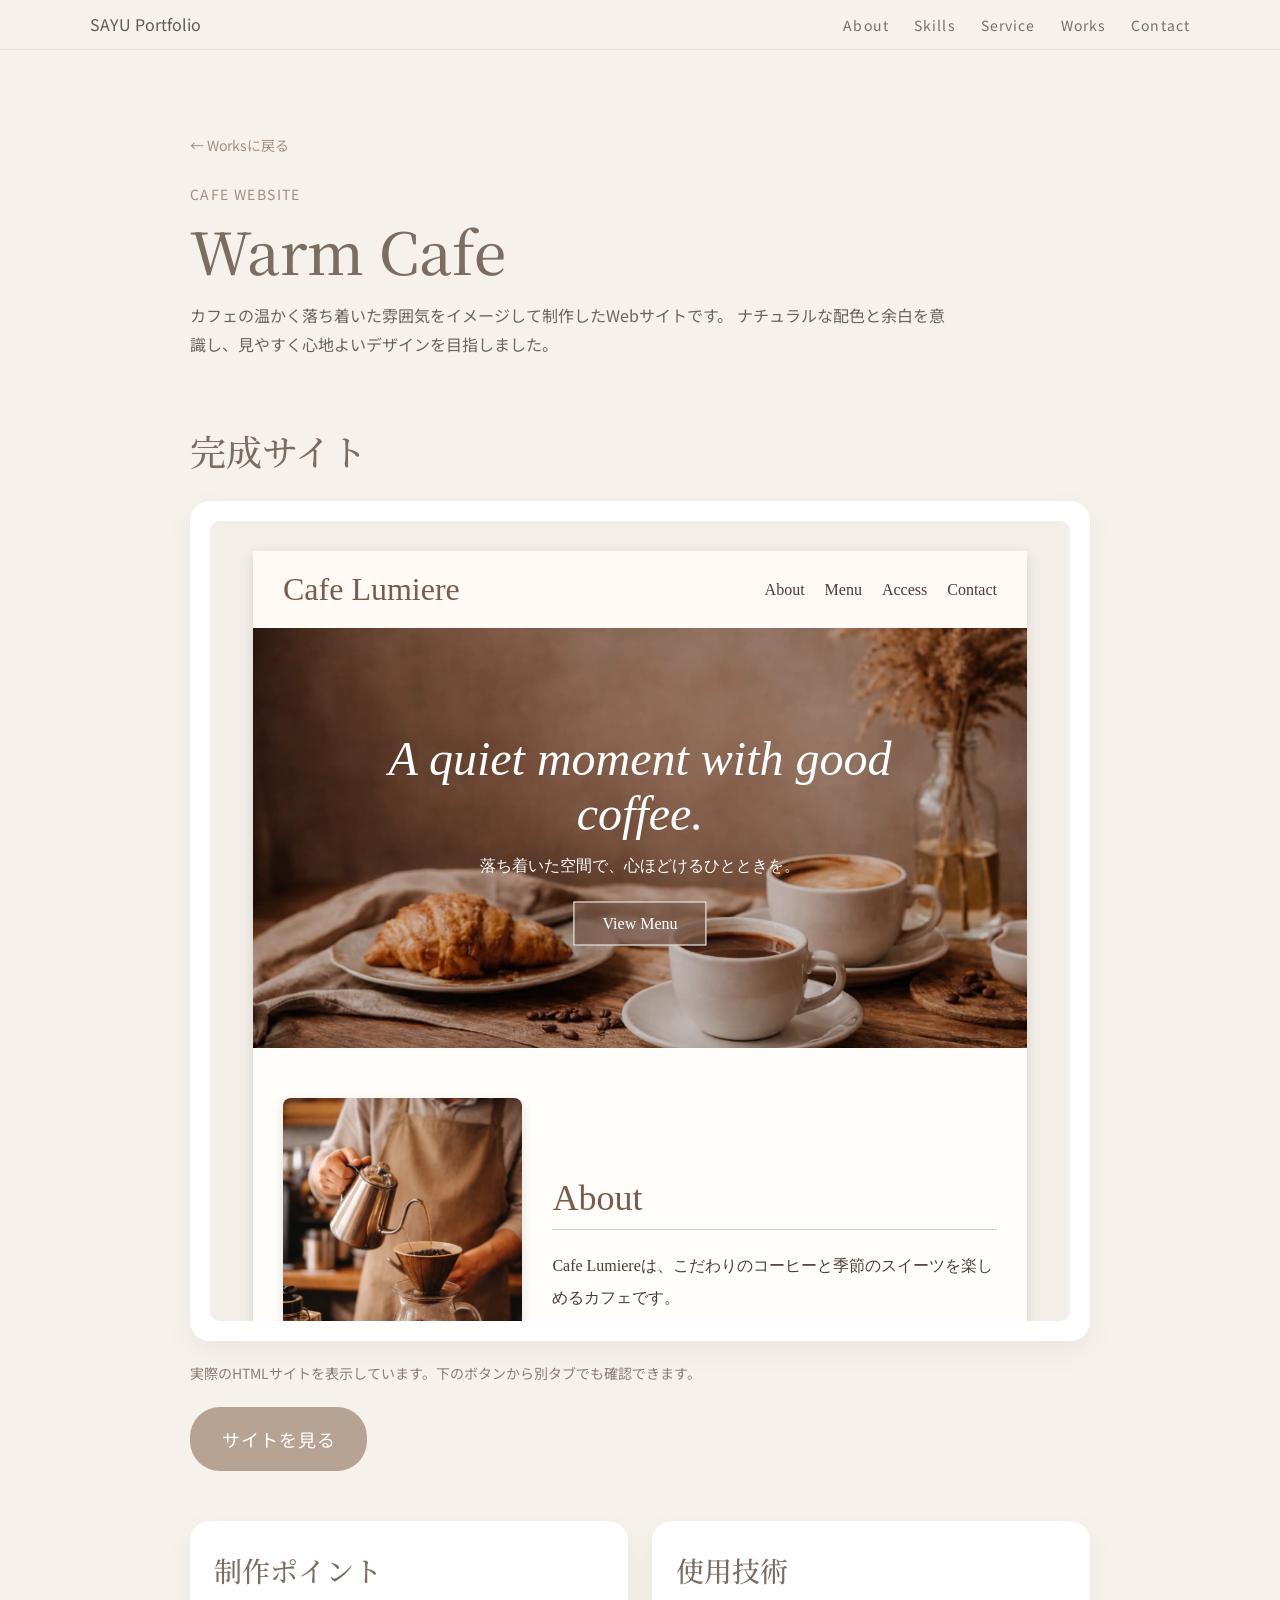
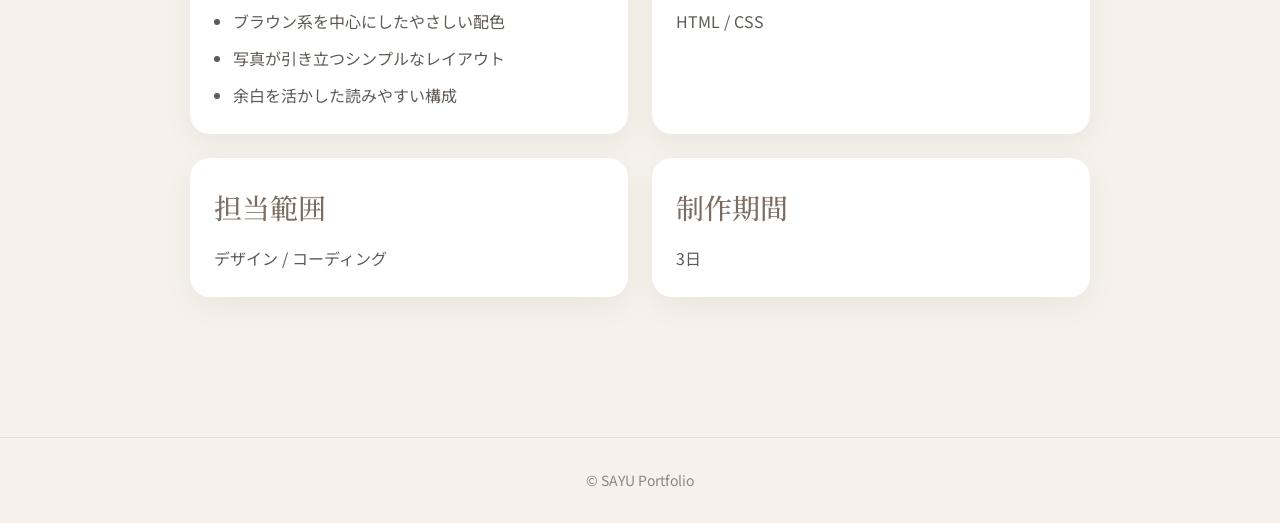
==== cafe.html @ d8941f95 "Add files via upload" ====
<!DOCTYPE html>
<html lang="ja">
<head>
  <meta charset="UTF-8">
  <meta name="viewport" content="width=device-width, initial-scale=1.0">
  <title>Warm Cafe | SAYU Portfolio</title>

  <link rel="preconnect" href="https://fonts.googleapis.com">
  <link rel="preconnect" href="https://fonts.gstatic.com" crossorigin>
  <link href="https://fonts.googleapis.com/css2?family=Noto+Serif+JP:wght@400;500;600&family=Noto+Sans+JP:wght@300;400;500&display=swap" rel="stylesheet">

  <link rel="stylesheet" href="style.css">
</head>
<body>
  <header class="header">
    <div class="container header-inner">
      <a href="index.html" class="logo">SAYU Portfolio</a>
      <nav>
        <ul class="nav">
          <li><a href="index.html#about">About</a></li>
          <li><a href="index.html#skills">Skills</a></li>
          <li><a href="index.html#service">Service</a></li>
          <li><a href="index.html#works">Works</a></li>
          <li><a href="index.html#contact">Contact</a></li>
        </ul>
      </nav>
    </div>
  </header>

  <main class="detail-page">
    <section class="detail-hero fade">
      <div class="container detail-container">
        <a href="index.html#works" class="back-link">← Worksに戻る</a>
        <p class="detail-category">Cafe Website</p>
        <h1 class="detail-title">Warm Cafe</h1>
        <p class="detail-lead">
          カフェの温かく落ち着いた雰囲気をイメージして制作したWebサイトです。
          ナチュラルな配色と余白を意識し、見やすく心地よいデザインを目指しました。
        </p>
      </div>
    </section>

    <section class="detail-section fade">
      <div class="container detail-container">

        <div class="detail-block">
          <h2 class="detail-heading">完成サイト</h2>
          <div class="site-preview">
            <iframe src="works/cafe-site/index.html" title="Warm Cafe プレビュー" loading="lazy"></iframe>
          </div>
          <p class="preview-note">
            実際のHTMLサイトを表示しています。下のボタンから別タブでも確認できます。
          </p>
          <a href="works/cafe-site/index.html" target="_blank" rel="noopener" class="button">サイトを見る</a>
        </div>

        <div class="detail-info-grid">
          <div class="detail-card">
            <h2 class="detail-heading-small">制作ポイント</h2>
            <ul class="detail-list">
              <li>ブラウン系を中心にしたやさしい配色</li>
              <li>写真が引き立つシンプルなレイアウト</li>
              <li>余白を活かした読みやすい構成</li>
            </ul>
          </div>

          <div class="detail-card">
            <h2 class="detail-heading-small">使用技術</h2>
            <p>HTML / CSS</p>
          </div>

          <div class="detail-card">
            <h2 class="detail-heading-small">担当範囲</h2>
            <p>デザイン / コーディング</p>
          </div>

          <div class="detail-card">
            <h2 class="detail-heading-small">制作期間</h2>
            <p>3日</p>
          </div>
        </div>

      </div>
    </section>
  </main>

  <footer class="footer">
    <div class="container">
      <p>© SAYU Portfolio</p>
    </div>
  </footer>

  <script src="script.js"></script>
</body>
</html>
---- style.css ----
* {
  margin: 0;
  padding: 0;
  box-sizing: border-box;
}

html {
  scroll-behavior: smooth;
}

body {
  font-family: "Noto Sans JP", sans-serif;
  background: #f6f1eb;
  color: #5f5a55;
  line-height: 1.8;
}

img {
  width: 100%;
  display: block;
}

a {
  text-decoration: none;
  color: inherit;
}

ul {
  list-style: none;
}

iframe {
  display: block;
}

.container {
  width: 90%;
  max-width: 1100px;
  margin: 0 auto;
}

.section {
  padding: 100px 0;
}

.soft {
  background: #f2ebe4;
}

.section-title {
  font-family: "Noto Serif JP", serif;
  font-size: 48px;
  text-align: center;
  color: #7b6d62;
  margin-bottom: 50px;
  font-weight: 500;
}

/* header */
.header {
  background: rgba(246, 241, 235, 0.95);
  border-bottom: 1px solid #e7ddd3;
  position: sticky;
  top: 0;
  z-index: 100;
  backdrop-filter: blur(8px);
}

.header-inner {
  display: flex;
  justify-content: space-between;
  align-items: center;
  padding: 10px 0;
  gap: 24px;
}

.logo img {
  width: 120px;
  height: auto;
}

.nav {
  display: flex;
  gap: 25px;
  flex-wrap: wrap;
  justify-content: flex-end;
}

.nav a {
  position: relative;
  color: #7b6d62;
  font-size: 14px;
  letter-spacing: 0.08em;
}

.nav a::after {
  content: "";
  position: absolute;
  left: 0;
  bottom: -4px;
  width: 0;
  height: 1px;
  background: #7b6d62;
  transition: 0.3s;
}

.nav a:hover::after {
  width: 100%;
}

/* hero */
.hero {
  min-height: 100vh;
  background:
    linear-gradient(
      rgba(246, 241, 235, 0.45),
      rgba(246, 241, 235, 0.45)
    ),
    url("images/desk.jpg");
  background-size: cover;
  background-position: center;
  display: flex;
  align-items: center;
  animation: heroZoom 18s ease-in-out infinite alternate;
}

.hero-inner {
  width: 100%;
}

.hero-copy {
  max-width: 900px;
}

.hero-label {
  font-family: "Noto Serif JP", serif;
  font-size: 28px;
  color: #8c7b6d;
  letter-spacing: 0.04em;
  margin-bottom: 18px;
}

.hero-title {
  font-family: "Noto Serif JP", serif;
  letter-spacing: 0.05em;
  line-height: 1.3;
  font-size: 59px;
  color: #5f5a55;
  font-weight: 500;
  margin-bottom: 18px;
  text-shadow: 0 1px 8px rgba(255, 255, 255, 0.18);
}

.hero-message {
  font-size: 24px;
  line-height: 1.8;
  color: #6a615a;
  margin-bottom: 26px;
  max-width: 760px;
}

.button {
  display: inline-block;
  background: #b7a393;
  color: #ffffff;
  padding: 16px 32px;
  border-radius: 30px;
  letter-spacing: 0.05em;
  transition: 0.3s;
  font-size: 18px;
}

.button:hover {
  opacity: 0.85;
}

@keyframes heroZoom {
  0% {
    background-size: 100%;
  }
  100% {
    background-size: 110%;
  }
}

/* about */
.about-box {
  display: flex;
  gap: 40px;
  align-items: center;
  background: #ffffff;
  padding: 40px;
  border-radius: 24px;
  box-shadow: 0 10px 30px rgba(0, 0, 0, 0.05);
}

.about-image {
  flex-shrink: 0;
}

.about-image img {
  width: 120px;
  height: 120px;
  object-fit: cover;
  border-radius: 50%;
  box-shadow: 0 10px 30px rgba(0, 0, 0, 0.08);
}

.about-text {
  flex: 1;
}

.name-row {
  display: flex;
  align-items: center;
  gap: 12px;
  margin-bottom: 8px;
}

.name-logo {
  width: 42px;
  height: auto;
  flex-shrink: 0;
}

.profile-name {
  font-family: "Noto Serif JP", serif;
  font-size: 34px;
  color: #7b6d62;
  font-weight: 500;
  line-height: 1.2;
}

.profile-role {
  color: #a08f82;
  font-size: 14px;
  letter-spacing: 0.05em;
  margin-bottom: 18px;
  line-height: 1.8;
}

.about-text p + p {
  margin-top: 14px;
}

.brand-concept {
  margin-top: 14px;
}

.brand-name {
  font-family: "Noto Serif JP", serif;
  color: #7b6d62;
  font-weight: 500;
}

/* cards */
.card-grid {
  display: grid;
  gap: 25px;
}

.skills-grid {
  grid-template-columns: repeat(3, 1fr);
}

.card {
  display: block;
  background: #ffffff;
  padding: 30px;
  border-radius: 20px;
  box-shadow: 0 10px 30px rgba(0, 0, 0, 0.05);
  transition: 0.3s;
}

.card:hover {
  transform: translateY(-8px);
  box-shadow: 0 20px 40px rgba(0, 0, 0, 0.08);
}

.card h3 {
  font-family: "Noto Serif JP", serif;
  font-size: 20px;
  line-height:1.5;
  color: #7b6d62;
  margin-bottom: 10px;
  font-weight: 500;
}

.card p {
  font-size: 14px;
  color: #5f5a55;
}

/* works */
.works-grid {
  display: grid;
  grid-template-columns: repeat(3, 1fr);
  gap: 30px;
}

.work {
  display: block;
  background: #ffffff;
  border-radius: 20px;
  overflow: hidden;
  box-shadow: 0 10px 30px rgba(0, 0, 0, 0.05);
  transition: 0.3s;
}

.work:hover {
  transform: translateY(-8px);
  box-shadow: 0 20px 40px rgba(0, 0, 0, 0.08);
}

.work-frame {
  width: 100%;
  height: 260px;
  overflow: hidden;
  background: #fff;
  border-bottom: 1px solid #f0e7df;
  position: relative;
}

.work-frame iframe {
  width: 1440px;
  height: 900px;
  border: none;
  position: absolute;
  top: 0;
  left: 50%;
  transform: translateX(-50%) scale(0.32);
  transform-origin: top center;
  pointer-events: none;
}

.work-overlay {
  position: absolute;
  inset: 0;
  display: flex;
  align-items: center;
  justify-content: center;
  color: #fff;
  font-size: 20px;
  letter-spacing: 0.06em;
  opacity: 0;
  transition: 0.3s;
  background: rgba(60, 52, 46, 0.45);
}

.work:hover .work-overlay {
  opacity: 1;
}

.work-beauty .work-frame iframe {
  transform: translateX(-47%) scale(0.32);
}

.work-cosmetic .work-frame iframe {
  transform: translateX(-48%) scale(0.32);
}

.work-body {
  padding: 20px;
}

.work h3 {
  margin-bottom: 8px;
  font-family: "Noto Serif JP", serif;
  font-size: 30px;
  color: #7b6d62;
  font-weight: 500;
}

.work-category {
  margin-bottom: 10px;
  font-size: 14px;
  color: #a08f82;
  letter-spacing: 0.05em;
}

.work-description {
  font-size: 14px;
  color: #5f5a55;
  line-height: 1.8;
}

/* contact */
.contact {
  text-align: center;
  background: #ffffff;
  padding: 50px;
  border-radius: 24px;
  box-shadow: 0 10px 30px rgba(0, 0, 0, 0.05);
}

.contact p {
  margin-bottom: 24px;
}

/* footer */
.footer {
  text-align: center;
  padding: 30px 0;
  border-top: 1px solid #e7ddd3;
  color: #8f857d;
  font-size: 14px;
}

/* detail */
.detail-page {
  padding-bottom: 80px;
}

.detail-hero {
  padding: 80px 0 40px;
}

.detail-container {
  max-width: 900px;
}

.back-link {
  display: inline-block;
  margin-bottom: 24px;
  color: #a08f82;
  font-size: 14px;
}

.detail-category {
  color: #a08f82;
  font-size: 14px;
  letter-spacing: 0.1em;
  margin-bottom: 12px;
  text-transform: uppercase;
}

.detail-title {
  font-family: "Noto Serif JP", serif;
  font-size: 58px;
  line-height: 1.1;
  color: #7b6d62;
  margin-bottom: 18px;
  font-weight: 500;
}

.detail-lead {
  max-width: 760px;
  color: #6b645e;
}

.detail-section {
  padding: 20px 0 60px;
}

.detail-block + .detail-block {
  margin-top: 50px;
}

.detail-heading {
  font-family: "Noto Serif JP", serif;
  font-size: 36px;
  color: #7b6d62;
  margin-bottom: 18px;
  font-weight: 500;
}

.detail-heading-small {
  font-family: "Noto Serif JP", serif;
  font-size: 28px;
  color: #7b6d62;
  margin-bottom: 12px;
  font-weight: 500;
}

.site-preview {
  background: #ffffff;
  padding: 20px;
  border-radius: 20px;
  box-shadow: 0 10px 30px rgba(0, 0, 0, 0.05);
  margin-bottom: 20px;
}

.site-preview iframe {
  width: 100%;
  height: 800px;
  border: none;
  border-radius: 10px;
  background: #fff;
}

.preview-note {
  margin: 16px 0 20px;
  font-size: 14px;
  color: #8a7f74;
}

.detail-info-grid {
  display: grid;
  grid-template-columns: repeat(2, 1fr);
  gap: 24px;
  margin-top: 50px;
}

.detail-card {
  background: #ffffff;
  padding: 24px;
  border-radius: 20px;
  box-shadow: 0 10px 30px rgba(0, 0, 0, 0.05);
}

.detail-list {
  list-style: disc;
  padding-left: 1.2em;
}

.detail-list li + li {
  margin-top: 8px;
}

/* fade */
.fade-up {
  opacity: 0;
  transform: translateY(20px);
  animation: fadeUp 1s ease forwards;
}

.delay-1 {
  animation-delay: 0.2s;
}

.delay-2 {
  animation-delay: 0.5s;
}

.delay-3 {
  animation-delay: 0.8s;
}

.delay-4 {
  animation-delay: 1.1s;
}

@keyframes fadeUp {
  to {
    opacity: 1;
    transform: translateY(0);
  }
}

.fade {
  opacity: 0;
  transform: translateY(30px);
  transition: opacity 0.8s ease, transform 0.8s ease;
}

.fade.show {
  opacity: 1;
  transform: translateY(0);
}

/* responsive */
@media (max-width: 1024px) {
  .hero-title {
    font-size: 48px;
  }

  .hero-message {
    font-size: 20px;
  }

  .skills-grid,
  .works-grid {
    grid-template-columns: repeat(2, 1fr);
  }
}
/* 見出し下の余白 */
.section-lead {
  text-align: center;
  font-size: 18px;
  color: #8c7b6d;
  margin-bottom: 36px;
}

/* お悩み */
.trouble-grid {
  display: grid;
  grid-template-columns: repeat(2, 1fr);
  gap: 24px;
}

.trouble-card {
  background: #ffffff;
  border-radius: 20px;
  padding: 28px 24px;
  box-shadow: 0 10px 30px rgba(0, 0, 0, 0.05);
  text-align: center;
}

.trouble-card p {
  font-size: 18px;
  color: #6a615a;
  line-height: 1.8;
}

.trouble-message {
  text-align: center;
  margin-top: 28px;
  font-size: 16px;
  color: #7b6d62;
}

/* サービス */
.service-grid {
  grid-template-columns: repeat(3, 1fr);
}

/* 流れ */
.flow-grid {
  display: grid;
  grid-template-columns: repeat(5, 1fr);
  gap: 20px;
}

.flow-card {
  background: #ffffff;
  border-radius: 20px;
  padding: 24px 18px;
  box-shadow: 0 10px 30px rgba(0, 0, 0, 0.05);
  text-align: center;
}

.flow-number {
  display: inline-block;
  font-size: 24px;
  color: #b7a393;
  margin-bottom: 10px;
}

.flow-card h3 {
  font-size: 18px;
  line-height: 1.4;
  color: #7b6d62;
  margin-bottom: 10px;
}

.flow-card p {
  font-size: 14px;
  line-height: 1.8;
}

/* スマホ */
@media (max-width: 768px) {
  .trouble-grid,
  .service-grid,
  .flow-grid {
    grid-template-columns: 1fr;
  }

  .trouble-card p {
    font-size: 16px;
  }

  .flow-card h3 {
    font-size: 18px;
  }
}
@media (max-width: 768px) {
  .section {
    padding: 70px 0;
  }

  .section-title {
    font-size: 38px;
    margin-bottom: 36px;
  }

  .header-inner {
    flex-direction: column;
    gap: 14px;
  }

  .logo img {
    width: 90px;
  }

  .nav {
    gap: 14px;
    justify-content: center;
  }

  .nav a {
    font-size: 12px;
  }

  .hero {
    min-height: 78vh;
    padding: 40px 0;
    background-position: center;
    animation: none;
  }

  .hero-copy {
    max-width: 100%;
  }

  .hero-label {
    font-size: 18px;
    margin-bottom: 10px;
  }

  .hero-title {
    font-size: 32px;
    line-height: 1.5;
    margin-bottom: 14px;
  }

  .hero-message {
    font-size: 16px;
    line-height: 1.9;
    margin-bottom: 20px;
  }

  .button {
    font-size: 15px;
    padding: 12px 24px;
  }

  .about-box {
    flex-direction: column;
    align-items: center;
    text-align: center;
    padding: 28px 18px;
    gap: 24px;
  }

  .about-image img {
    width: 110px;
    height: 110px;
  }

  .about-text {
    width: 100%;
  }

  .name-row {
    flex-direction: column;
    justify-content: center;
    gap: 10px;
    margin-bottom: 10px;
  }

  .name-logo {
    width: 60px;
  }

  .profile-name {
    font-size: 30px;
  }

  .profile-role {
    font-size: 13px;
    text-align: center;
    margin-bottom: 18px;
    letter-spacing: 0.03em;
  }

  .about-text p {
    text-align: left;
    font-size: 15px;
    line-height: 1.9;
  }

  .skills-grid,
  .works-grid,
  .detail-info-grid {
    grid-template-columns: 1fr;
  }

  .card h3,
  .work h3 {
    font-size: 24px;
  }

  .contact {
    padding: 36px 20px;
  }

  .detail-title {
    font-size: 40px;
  }

  .detail-heading {
    font-size: 30px;
  }

  .detail-heading-small {
    font-size: 24px;
  }

  .site-preview iframe {
    height: 520px;
  }
}
.contact-box {
  background: #ffffff;
  border-radius: 30px;
  padding: 60px 20px;
  text-align: center;
  max-width: 800px;
  margin: 0 auto;
}

.contact-text {
  font-size: 16px;
  line-height: 1.9;
  color: #6a615a;
  margin-bottom: 30px;
}

.contact-button {
  display: inline-block;
  background: #b7a393;
  color: #ffffff;
  padding: 16px 40px;
  border-radius: 50px;
  text-decoration: none;
  font-size: 16px;
  transition: 0.3s;
}

/* ホバー */
.contact-button:hover {
  background: #a08d7e;
}

/* スマホ */
@media (max-width: 768px) {
  .contact-box {
    padding: 40px 16px;
  }

  .contact-text {
    font-size: 14px;
  }

  .contact-button {
    font-size: 14px;
    padding: 14px 30px;
  }
}
@media (max-width: 480px) {
  .container {
    width: 92%;
  }

  .section-title {
    font-size: 32px;
  }

  .hero-title {
    font-size: 28px;
  }

  .hero-message {
    font-size: 15px;
  }

  .nav {
    gap: 10px;
  }

  .nav a {
    font-size: 11px;
  }

  .work-frame {
    height: 220px;
  }
}
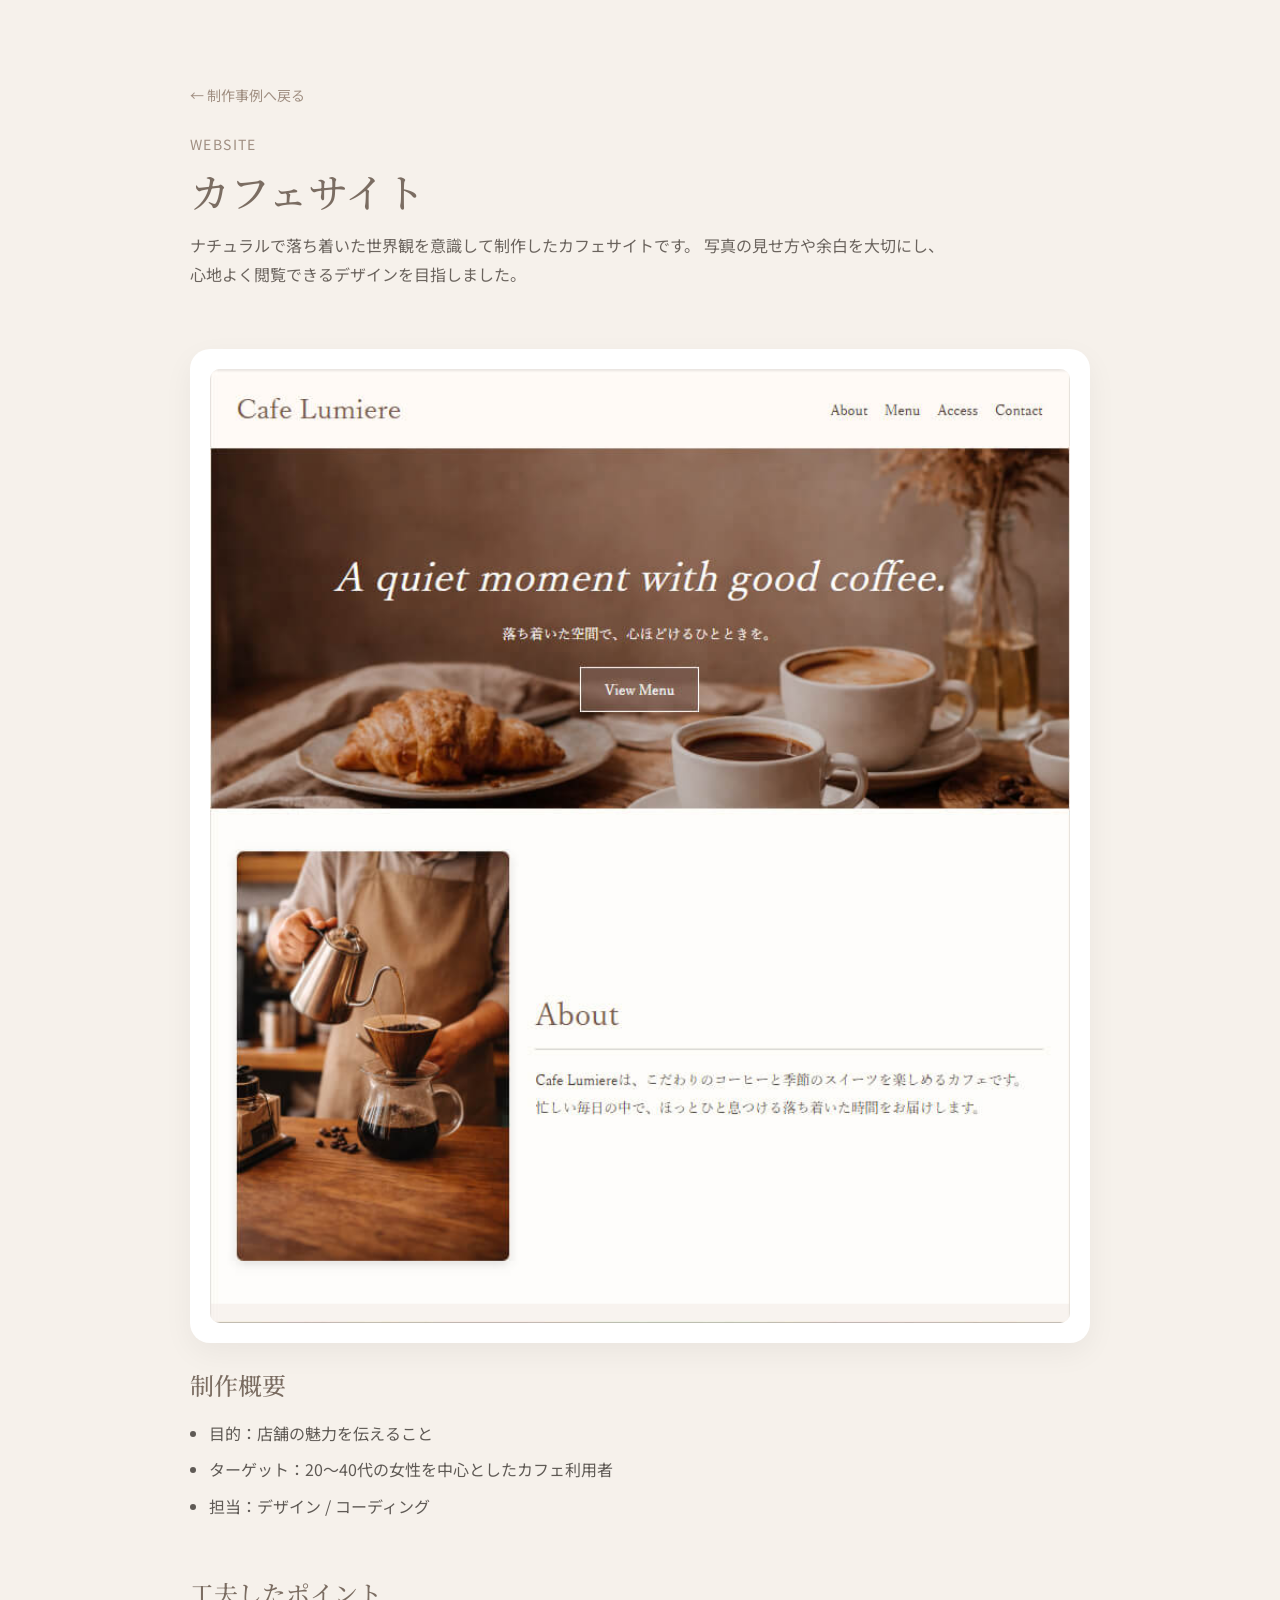
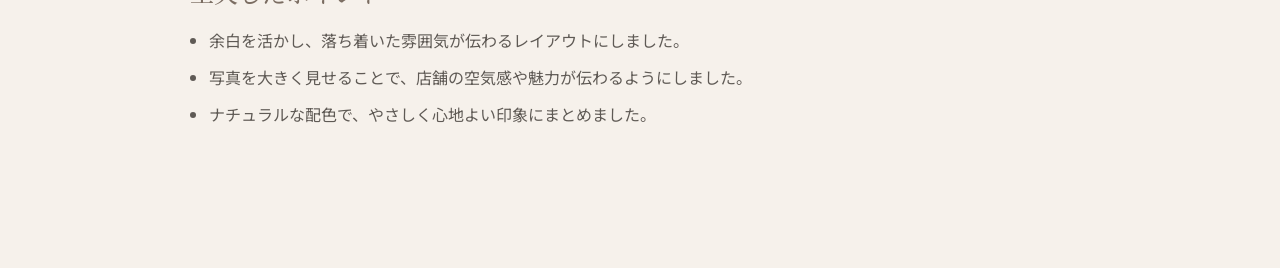
==== commit 5059f181: "UP" ====
--- a/cafe.html
+++ b/cafe.html
@@ -3,93 +3,55 @@
 <head>
   <meta charset="UTF-8">
   <meta name="viewport" content="width=device-width, initial-scale=1.0">
-  <title>Warm Cafe | SAYU Portfolio</title>
-
+  <title>カフェサイト | 制作事例</title>
+  <meta name="description" content="カフェサイトの制作事例ページです。">
   <link rel="preconnect" href="https://fonts.googleapis.com">
   <link rel="preconnect" href="https://fonts.gstatic.com" crossorigin>
   <link href="https://fonts.googleapis.com/css2?family=Noto+Serif+JP:wght@400;500;600&family=Noto+Sans+JP:wght@300;400;500&display=swap" rel="stylesheet">
-
   <link rel="stylesheet" href="style.css">
 </head>
-<body>
-  <header class="header">
-    <div class="container header-inner">
-      <a href="index.html" class="logo">SAYU Portfolio</a>
-      <nav>
-        <ul class="nav">
-          <li><a href="index.html#about">About</a></li>
-          <li><a href="index.html#skills">Skills</a></li>
-          <li><a href="index.html#service">Service</a></li>
-          <li><a href="index.html#works">Works</a></li>
-          <li><a href="index.html#contact">Contact</a></li>
+<body class="detail-page">
+
+  <section class="detail-hero">
+    <div class="container detail-container">
+      <a href="index.html#works" class="back-link">← 制作事例へ戻る</a>
+
+      <p class="detail-category">Website</p>
+      <h1 class="detail-title">カフェサイト</h1>
+      <p class="detail-lead">
+        ナチュラルで落ち着いた世界観を意識して制作したカフェサイトです。
+        写真の見せ方や余白を大切にし、心地よく閲覧できるデザインを目指しました。
+      </p>
+    </div>
+  </section>
+
+  <section class="detail-section">
+    <div class="container detail-container">
+
+      <div class="site-preview">
+        <img src="images/cafe-thumb.jpg"  class="cafe-thumb" alt="カフェサイトのプレビュー">
+      </div>
+
+      <div class="detail-block">
+        <h2 class="detail-heading-small">制作概要</h2>
+        <ul class="detail-list">
+          <li>目的：店舗の魅力を伝えること</li>
+          <li>ターゲット：20〜40代の女性を中心としたカフェ利用者</li>
+          <li>担当：デザイン / コーディング</li>
         </ul>
-      </nav>
+      </div>
+
+      <div class="detail-block">
+        <h2 class="detail-heading-small">工夫したポイント</h2>
+        <ul class="detail-list">
+          <li>余白を活かし、落ち着いた雰囲気が伝わるレイアウトにしました。</li>
+          <li>写真を大きく見せることで、店舗の空気感や魅力が伝わるようにしました。</li>
+          <li>ナチュラルな配色で、やさしく心地よい印象にまとめました。</li>
+        </ul>
+      </div>
+
     </div>
-  </header>
+  </section>
 
-  <main class="detail-page">
-    <section class="detail-hero fade">
-      <div class="container detail-container">
-        <a href="index.html#works" class="back-link">← Worksに戻る</a>
-        <p class="detail-category">Cafe Website</p>
-        <h1 class="detail-title">Warm Cafe</h1>
-        <p class="detail-lead">
-          カフェの温かく落ち着いた雰囲気をイメージして制作したWebサイトです。
-          ナチュラルな配色と余白を意識し、見やすく心地よいデザインを目指しました。
-        </p>
-      </div>
-    </section>
-
-    <section class="detail-section fade">
-      <div class="container detail-container">
-
-        <div class="detail-block">
-          <h2 class="detail-heading">完成サイト</h2>
-          <div class="site-preview">
-            <iframe src="works/cafe-site/index.html" title="Warm Cafe プレビュー" loading="lazy"></iframe>
-          </div>
-          <p class="preview-note">
-            実際のHTMLサイトを表示しています。下のボタンから別タブでも確認できます。
-          </p>
-          <a href="works/cafe-site/index.html" target="_blank" rel="noopener" class="button">サイトを見る</a>
-        </div>
-
-        <div class="detail-info-grid">
-          <div class="detail-card">
-            <h2 class="detail-heading-small">制作ポイント</h2>
-            <ul class="detail-list">
-              <li>ブラウン系を中心にしたやさしい配色</li>
-              <li>写真が引き立つシンプルなレイアウト</li>
-              <li>余白を活かした読みやすい構成</li>
-            </ul>
-          </div>
-
-          <div class="detail-card">
-            <h2 class="detail-heading-small">使用技術</h2>
-            <p>HTML / CSS</p>
-          </div>
-
-          <div class="detail-card">
-            <h2 class="detail-heading-small">担当範囲</h2>
-            <p>デザイン / コーディング</p>
-          </div>
-
-          <div class="detail-card">
-            <h2 class="detail-heading-small">制作期間</h2>
-            <p>3日</p>
-          </div>
-        </div>
-
-      </div>
-    </section>
-  </main>
-
-  <footer class="footer">
-    <div class="container">
-      <p>© SAYU Portfolio</p>
-    </div>
-  </footer>
-
-  <script src="script.js"></script>
 </body>
 </html>
--- a/style.css
+++ b/style.css
@@ -35,7 +35,7 @@
 
 .container {
   width: 90%;
-  max-width: 1100px;
+  max-width: 1280px;
   margin: 0 auto;
 }
 
@@ -110,22 +110,29 @@
 
 /* hero */
 .hero {
+  position: relative;
   min-height: 100vh;
   background:
-    linear-gradient(
-      rgba(246, 241, 235, 0.45),
-      rgba(246, 241, 235, 0.45)
-    ),
-    url("images/desk.jpg");
-  background-size: cover;
-  background-position: center;
+    url("images/desk.jpg") no-repeat center center / cover;
   display: flex;
   align-items: center;
+  overflow: hidden;
+  isolation: isolate;
   animation: heroZoom 18s ease-in-out infinite alternate;
 }
 
+.hero::before {
+  content: "";
+  position: absolute;
+  inset: 0;
+  background: rgba(60, 52, 46, 0.28);
+  z-index: 0;
+}
+
 .hero-inner {
   width: 100%;
+  position: relative;
+  z-index: 1;
 }
 
 .hero-copy {
@@ -135,9 +142,10 @@
 .hero-label {
   font-family: "Noto Serif JP", serif;
   font-size: 28px;
-  color: #8c7b6d;
+  color: #f7f2ed;
   letter-spacing: 0.04em;
   margin-bottom: 18px;
+  text-shadow: 0 2px 10px rgba(0, 0, 0, 0.25);
 }
 
 .hero-title {
@@ -145,18 +153,19 @@
   letter-spacing: 0.05em;
   line-height: 1.3;
   font-size: 59px;
-  color: #5f5a55;
+  color: #ffffff;
   font-weight: 500;
   margin-bottom: 18px;
-  text-shadow: 0 1px 8px rgba(255, 255, 255, 0.18);
+  text-shadow: 0 3px 12px rgba(0, 0, 0, 0.35);
 }
 
 .hero-message {
   font-size: 24px;
   line-height: 1.8;
-  color: #6a615a;
+  color: #f5f1ec;
   margin-bottom: 26px;
   max-width: 760px;
+  text-shadow: 0 2px 8px rgba(0, 0, 0, 0.28);
 }
 
 .button {
@@ -195,16 +204,22 @@
 }
 
 .about-image {
+  width: 180px;
+  height: 180px;
+  border-radius: 50%;
+  overflow: hidden;
   flex-shrink: 0;
+  margin:0 auto 24PX;
 }
 
 .about-image img {
-  width: 120px;
-  height: 120px;
+  width: 100%;
+  height: 100%;
   object-fit: cover;
-  border-radius: 50%;
-  box-shadow: 0 10px 30px rgba(0, 0, 0, 0.08);
-}
+  object-position: center 20%; 
+  display: block;
+}
+
 
 .about-text {
   flex: 1;
@@ -218,7 +233,7 @@
 }
 
 .name-logo {
-  width: 42px;
+  width: 130px;
   height: auto;
   flex-shrink: 0;
 }
@@ -260,9 +275,20 @@
 }
 
 .skills-grid {
-  grid-template-columns: repeat(3, 1fr);
-}
-
+  display: grid;
+  grid-template-columns: repeat(2,1fr);
+  gap: 20px;
+}
+
+.skills-grid .card h3 {
+  font-size: 18px;
+  margin-bottom: 12px;
+}
+
+.skills-grid .card p {
+  font-size: 15px;
+  line-height: 1.8;
+}
 .card {
   display: block;
   background: #ffffff;
@@ -314,11 +340,13 @@
 
 .work-frame {
   width: 100%;
-  height: 260px;
+  height: 550px;
   overflow: hidden;
   background: #fff;
   border-bottom: 1px solid #f0e7df;
   position: relative;
+  padding: 24px;
+
 }
 
 .work-frame iframe {
@@ -557,7 +585,73 @@
   opacity: 1;
   transform: translateY(0);
 }
-
+.cosmetic-frame {
+  position: relative;
+  background: #f8f4ef;
+  min-height: 520px;
+  padding: 32px;
+  overflow: hidden;
+}
+
+.cosmetic-frame .cosmetic-main {
+  width: 68%;
+  height: auto !important;
+  object-fit: contain !important;
+  padding: 0 !important;
+  border-radius: 14px;
+  box-shadow: 0 10px 30px rgba(0, 0, 0, 0.08);
+}
+
+.cosmetic-frame .cosmetic-sub {
+  width: 42%;
+  height: auto !important;
+  object-fit: contain !important;
+  padding: 0 !important;
+  position: absolute;
+  right: 28px;
+  bottom: 28px;
+  border-radius: 14px;
+  background: #fff;
+  box-shadow: 0 10px 30px rgba(0, 0, 0, 0.12);
+}
+
+.cafe-frame {
+  background: #f8f4ef;
+}
+
+.cafe-thumb {
+  width: 100%;
+  height: 100%;
+  object-fit: contain;
+  object-position: top center;
+  border-radius: 12px;
+  background: #f8f4ef;
+}
+
+.banner-frame {
+  background: #f8f4ef;
+}
+
+.banner-thumb {
+  width: 100%;
+  height: 100%;
+  object-fit: contain;
+  object-position: center center;
+  border-radius: 12px;
+  background: #f8f4ef;
+}
+#contact .container {
+  text-align: center;
+}
+
+.contact-box {
+  text-align: center;
+}
+
+.contact-button {
+  display: inline-block;
+  margin: 20px auto 0;
+}
 /* responsive */
 @media (max-width: 1024px) {
   .hero-title {
@@ -647,7 +741,25 @@
   font-size: 14px;
   line-height: 1.8;
 }
-
+.image-frame {
+  height: 260px;
+  background: #fff;
+  border-bottom: 1px solid #f0e7df;
+  position: relative;
+  overflow: hidden;
+}
+
+.image-frame img {
+  width: 100%;
+  height: 100%;
+  display: block;
+}
+
+.site-preview img {
+  width: 100%;
+  display: block;
+  border-radius: 10px;
+}
 /* スマホ */
 @media (max-width: 768px) {
   .trouble-grid,
@@ -664,99 +776,64 @@
     font-size: 18px;
   }
 }
-@media (max-width: 768px) {
-  .section {
-    padding: 70px 0;
-  }
-
-  .section-title {
-    font-size: 38px;
-    margin-bottom: 36px;
-  }
-
-  .header-inner {
-    flex-direction: column;
-    gap: 14px;
-  }
-
-  .logo img {
-    width: 90px;
-  }
-
-  .nav {
-    gap: 14px;
-    justify-content: center;
-  }
-
-  .nav a {
-    font-size: 12px;
-  }
-
-  .hero {
-    min-height: 78vh;
-    padding: 40px 0;
-    background-position: center;
-    animation: none;
-  }
-
-  .hero-copy {
-    max-width: 100%;
-  }
-
-  .hero-label {
-    font-size: 18px;
-    margin-bottom: 10px;
-  }
-
-  .hero-title {
-    font-size: 32px;
-    line-height: 1.5;
-    margin-bottom: 14px;
-  }
-
-  .hero-message {
-    font-size: 16px;
-    line-height: 1.9;
-    margin-bottom: 20px;
-  }
-
-  .button {
-    font-size: 15px;
-    padding: 12px 24px;
-  }
-
-  .about-box {
-    flex-direction: column;
-    align-items: center;
-    text-align: center;
-    padding: 28px 18px;
-    gap: 24px;
-  }
-
-  .about-image img {
-    width: 110px;
-    height: 110px;
-  }
-
-  .about-text {
-    width: 100%;
-  }
-
-  .name-row {
-    flex-direction: column;
-    justify-content: center;
-    gap: 10px;
-    margin-bottom: 10px;
-  }
-
-  .name-logo {
-    width: 60px;
-  }
-
-  .profile-name {
-    font-size: 30px;
-  }
-
+.about-box {
+  flex-direction: column;
+  align-items: center;
+  text-align: center;
+  padding: 28px 18px;
+  gap: 20px;
+}
+
+.about-image {
+  width: 140px;
+  height: 140px;
+  border-radius: 50%;
+  overflow: hidden;
+  margin: 0 auto;
+}
+
+.about-image img {
+  width: 100%;
+  height: 100%;
+  object-fit: cover;
+  object-position: center 20%;
+}
+
+.about-text {
+  width: 100%;
+}
+
+.name-row {
+  display: flex;
+  flex-direction: row;
+  justify-content: center;
+  align-items: center;
+  gap: 12px;
+  margin-bottom: 12px;
+}
+
+.name-logo {
+  width: 38px;
+  height: auto;
+}
+
+.profile-name {
+  font-size: 26px;
+  line-height: 1.2;
+}
+
+.profile-role {
+  font-size: 13px;
+  text-align: center;
+  margin-bottom: 18px;
+  letter-spacing: 0.03em;
+}
+
+.about-text p {
+  text-align: left;
+  font-size: 15px;
+  line-height: 1.9;
+}
   .profile-role {
     font-size: 13px;
     text-align: center;
@@ -769,12 +846,12 @@
     font-size: 15px;
     line-height: 1.9;
   }
-
-  .skills-grid,
   .works-grid,
   .detail-info-grid {
     grid-template-columns: 1fr;
   }
+  .skills-grid,
+     grid-template-columns: repeat(2,1fr);
 
   .card h3,
   .work h3 {
@@ -801,6 +878,7 @@
     height: 520px;
   }
 }
+
 .contact-box {
   background: #ffffff;
   border-radius: 30px;
@@ -815,10 +893,12 @@
   line-height: 1.9;
   color: #6a615a;
   margin-bottom: 30px;
+  text-align: center;
 }
 
 .contact-button {
   display: inline-block;
+  margin: 0 auto;
   background: #b7a393;
   color: #ffffff;
   padding: 16px 40px;
@@ -832,6 +912,34 @@
 .contact-button:hover {
   background: #a08d7e;
 }
+.image-frame {
+  height: 260px;
+  background: #fff;
+  border-bottom: 1px solid #f0e7df;
+  overflow: hidden;
+}
+
+.image-frame img {
+  width: 100%;
+  height: 100%;
+  object-fit: cover;
+}
+.cosmetic-frame .cosmetic-main {
+  width: 70%;
+  height: auto !important;
+  object-fit: contain !important;
+  padding: 0 !important;
+}
+
+.cosmetic-frame .cosmetic-sub {
+  width: 45%;
+  height: auto !important;
+  object-fit: contain !important;
+  padding: 0 !important;
+  position: absolute;
+  right: 20px;
+  bottom: 20px;
+}
 
 /* スマホ */
 @media (max-width: 768px) {
